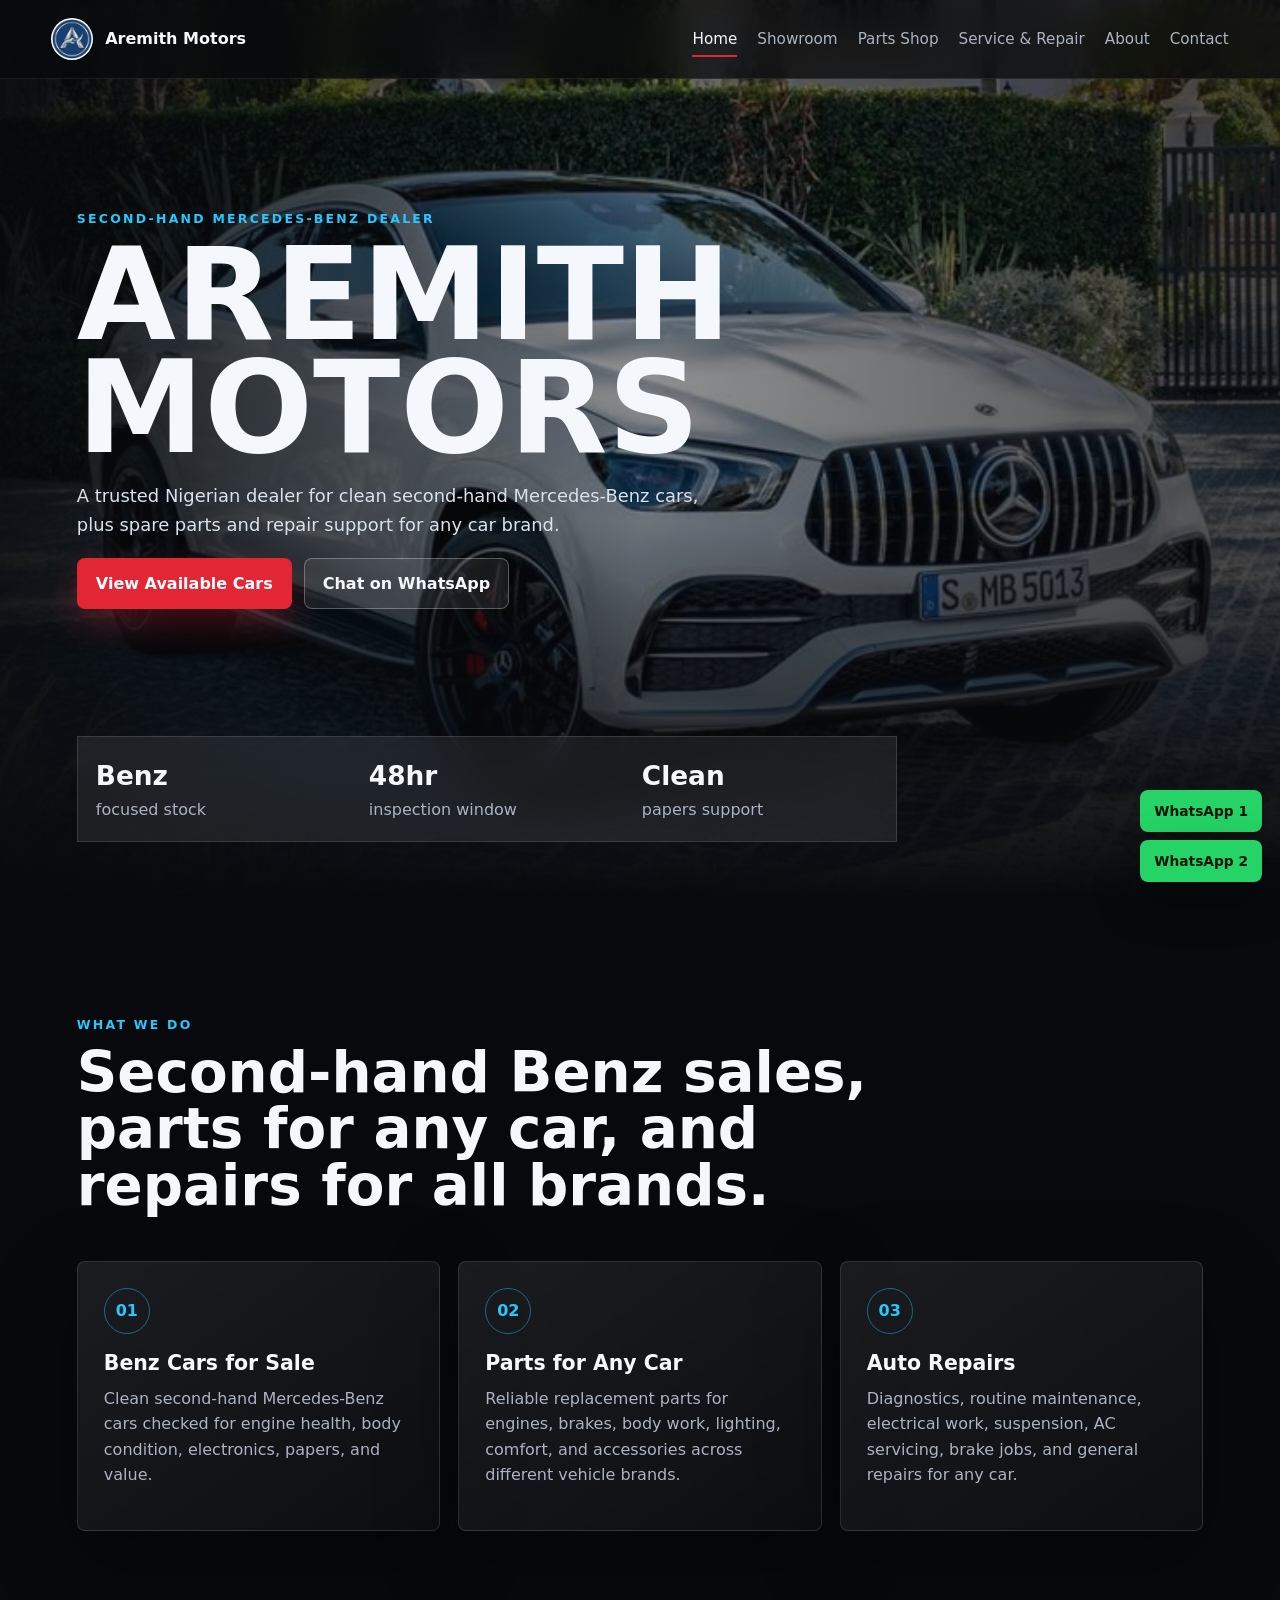
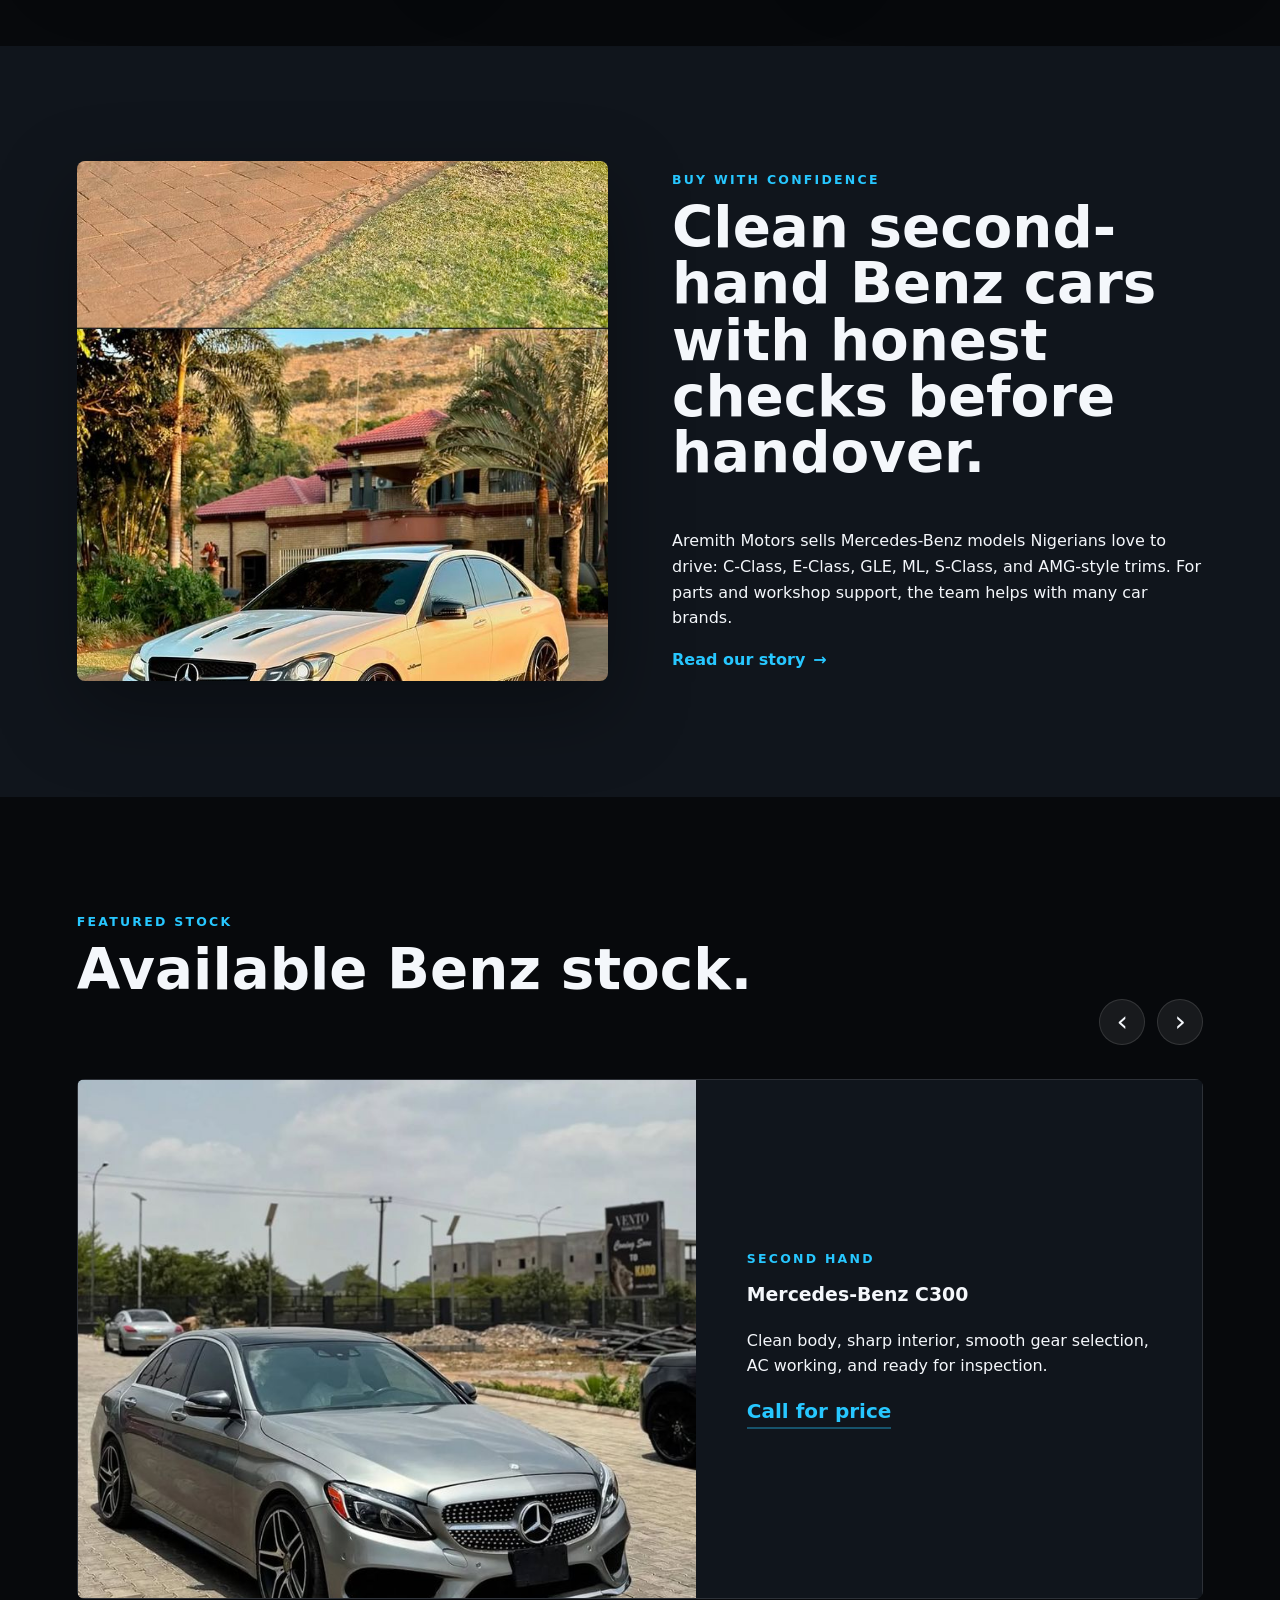
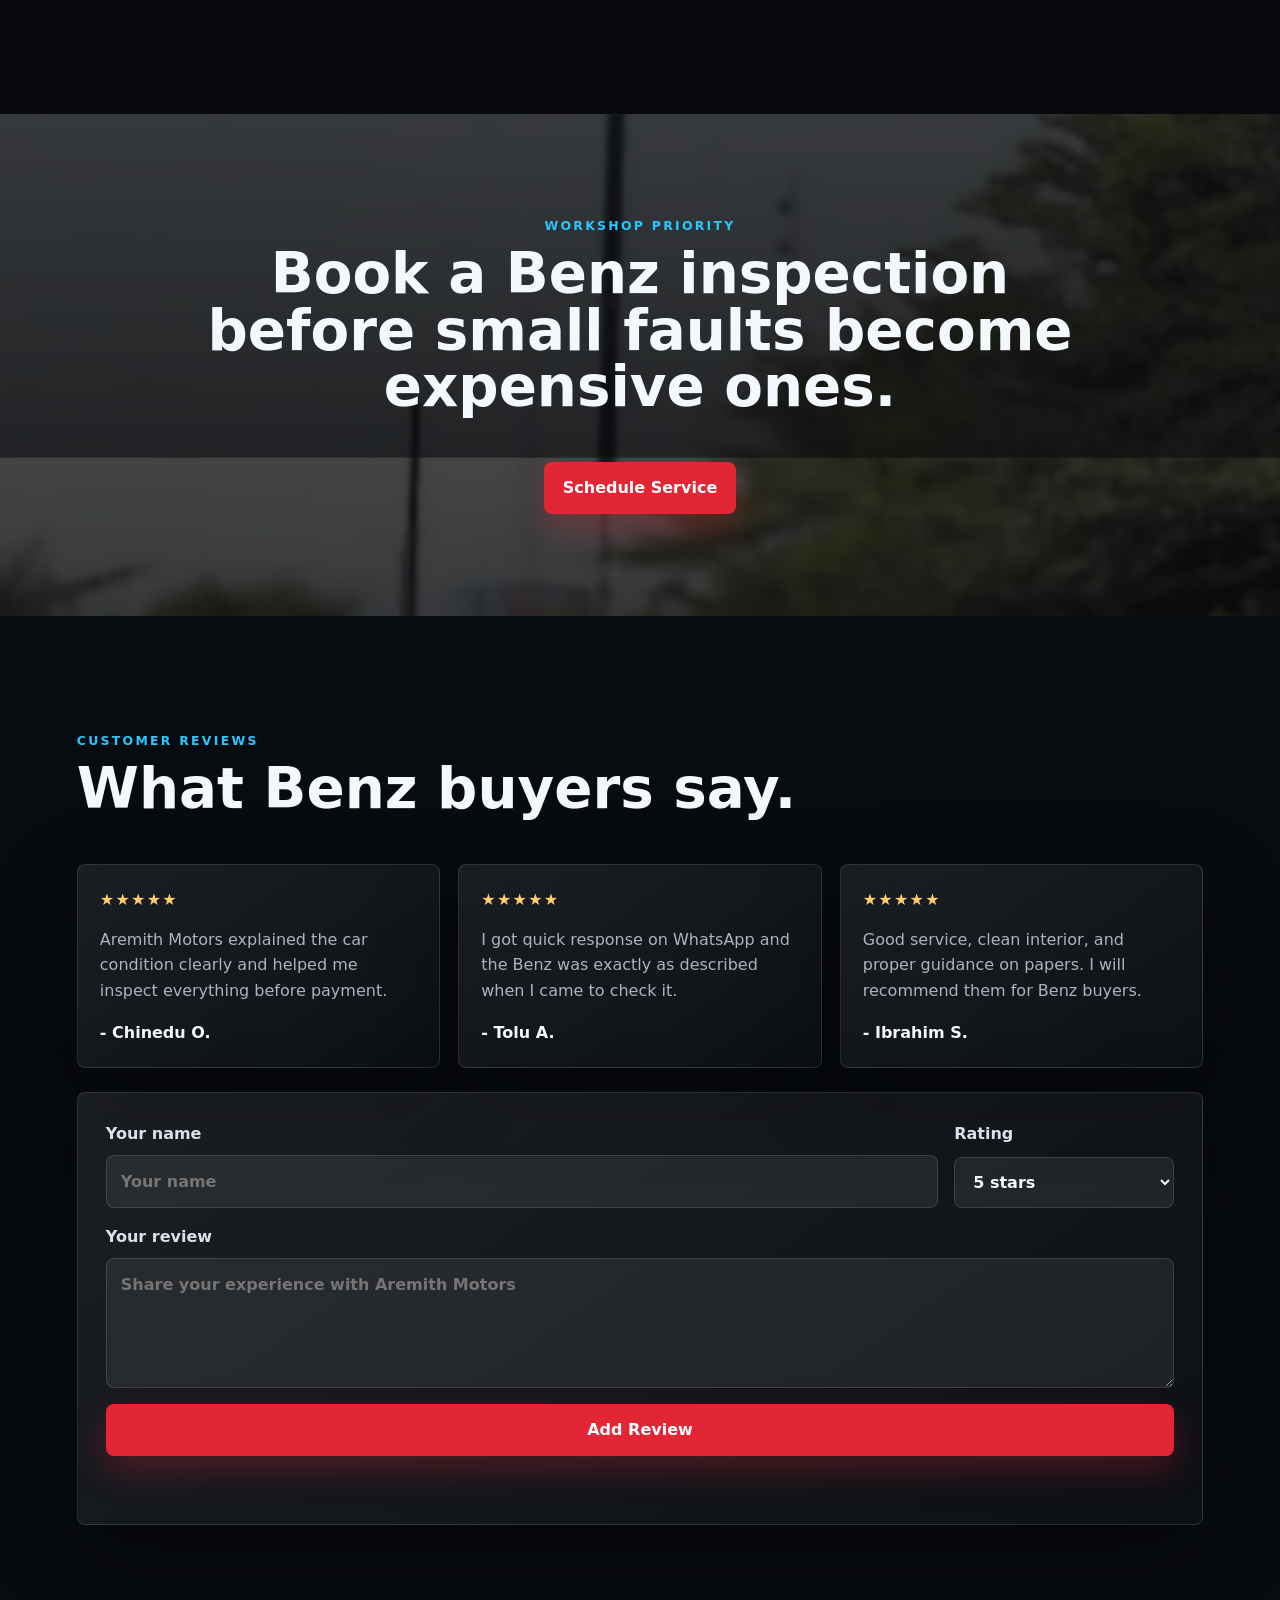
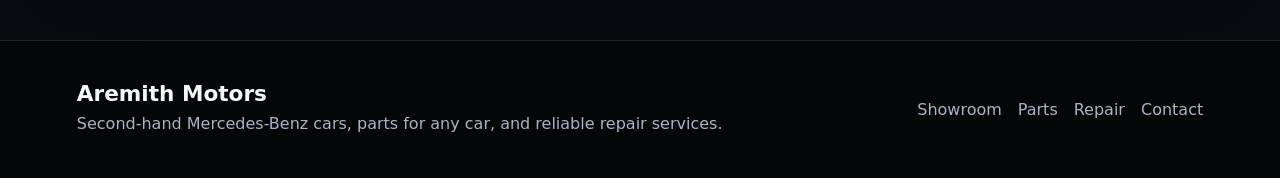
==== index.html @ 5fa7317b "configured decap cms for aremithmotors" ====
<!DOCTYPE html>
<html lang="en">
<head>
  <meta charset="UTF-8">
  <meta name="viewport" content="width=device-width, initial-scale=1.0">
  <title>Aremith Motors | Second-Hand Mercedes-Benz Cars</title>
  <meta name="description" content="Aremith Motors sells clean second-hand Mercedes-Benz cars, supplies parts for any car, and offers reliable workshop service for all brands.">
  <link rel="icon" type="image/png" href="images/favicon.png">
  <link rel="apple-touch-icon" href="images/aremith-logo.png">
  <link rel="stylesheet" href="styles.css">
  <script src="https://identity.netlify.com/v1/netlify-identity-widget.js"></script>
</head>
<body>
  <header class="site-header">
    <a class="brand" href="index.html" aria-label="Aremith Motors home">
      <span class="brand-mark"><img src="images/aremith-logo.png" alt=""></span>
      <span>Aremith Motors</span>
    </a>
    <button class="nav-toggle" type="button" aria-label="Open menu" aria-expanded="false">Menu</button>
    <nav class="site-nav" aria-label="Primary navigation">
      <a href="index.html" aria-current="page">Home</a>
      <a href="showroom.html">Showroom</a>
      <a href="parts.html">Parts Shop</a>
      <a href="service.html">Service & Repair</a>
      <a href="about.html">About</a>
      <a href="contact.html">Contact</a>
    </nav>
  </header>

  <main>
    <section class="hero home-hero parallax" data-speed="0.25">
      <div class="hero-overlay"></div>
      <div class="hero-content reveal">
        <p class="eyebrow">Second-hand Mercedes-Benz dealer</p>
        <h1>Aremith Motors</h1>
        <p class="hero-copy">A trusted Nigerian dealer for clean second-hand Mercedes-Benz cars, plus spare parts and repair support for any car brand.</p>
        <div class="hero-actions">
          <a class="btn primary" href="showroom.html">View Available Cars</a>
          <a class="btn ghost" href="https://wa.me/2348062161448?text=Hello%20Aremith%20Motors%2C%20I%20want%20to%20make%20an%20enquiry%20about%20a%20Mercedes-Benz" target="_blank" rel="noopener">Chat on WhatsApp</a>
        </div>
      </div>
      <div class="hero-stats reveal">
        <span><strong>Benz</strong> focused stock</span>
        <span><strong>48hr</strong> inspection window</span>
        <span><strong>Clean</strong> papers support</span>
      </div>
    </section>

    <section class="service-links section-pad">
      <div class="section-heading reveal">
        <p class="eyebrow">What we do</p>
        <h2>Second-hand Benz sales, parts for any car, and repairs for all brands.</h2>
      </div>
      <div class="feature-grid">
        <a class="feature-card reveal" href="showroom.html">
          <span class="icon">01</span>
          <h3>Benz Cars for Sale</h3>
          <p>Clean second-hand Mercedes-Benz cars checked for engine health, body condition, electronics, papers, and value.</p>
        </a>
        <a class="feature-card reveal" href="parts.html">
          <span class="icon">02</span>
          <h3>Parts for Any Car</h3>
          <p>Reliable replacement parts for engines, brakes, body work, lighting, comfort, and accessories across different vehicle brands.</p>
        </a>
        <a class="feature-card reveal" href="service.html">
          <span class="icon">03</span>
          <h3>Auto Repairs</h3>
          <p>Diagnostics, routine maintenance, electrical work, suspension, AC servicing, brake jobs, and general repairs for any car.</p>
        </a>
      </div>
    </section>

    <section class="split-band">
      <div class="split-image parallax" data-speed="0.18"></div>
      <div class="split-content reveal">
        <p class="eyebrow">Buy with confidence</p>
        <h2>Clean second-hand Benz cars with honest checks before handover.</h2>
        <p>Aremith Motors sells Mercedes-Benz models Nigerians love to drive: C-Class, E-Class, GLE, ML, S-Class, and AMG-style trims. For parts and workshop support, the team helps with many car brands.</p>
        <a class="text-link" href="about.html">Read our story</a>
      </div>
    </section>

    <section class="section-pad">
      <div class="carousel-head reveal">
        <div>
          <p class="eyebrow">Featured stock</p>
          <h2>Available Benz stock.</h2>
        </div>
        <div class="carousel-controls">
          <button class="circle-btn" type="button" data-carousel-prev aria-label="Previous car">&lsaquo;</button>
          <button class="circle-btn" type="button" data-carousel-next aria-label="Next car">&rsaquo;</button>
        </div>
      </div>
      <div class="carousel reveal" data-carousel>
        <article class="vehicle-slide is-active">
          <img class="crop-sedan-front" src="images/8426b41bbfeabfc52cee474bf597d4f8.jpg" alt="Silver Mercedes-Benz C-Class second-hand car">
          <div>
            <p class="eyebrow">Second hand</p>
            <h3>Mercedes-Benz C300</h3>
            <p>Clean body, sharp interior, smooth gear selection, AC working, and ready for inspection.</p>
            <a class="price call-link" href="tel:08062161448">Call for price</a>
          </div>
        </article>
        <article class="vehicle-slide">
          <img class="crop-sedan-low" src="images/70b30702db527db2920804d96387f806.jpg" alt="White Mercedes-Benz AMG sedan second-hand car">
          <div>
            <p class="eyebrow">Fresh arrival</p>
            <h3>Mercedes-Benz C-Class AMG Line</h3>
            <p>Sporty look, neat cabin, inspected electronics, strong engine sound, and clean documents.</p>
            <a class="price call-link" href="tel:08062161448">Call for price</a>
          </div>
        </article>
        <article class="vehicle-slide">
          <img class="crop-suv" src="images/22fb7858f90a79c917a4a2efae786ce1.jpg" alt="White Mercedes-Benz GLE second-hand SUV">
          <div>
            <p class="eyebrow">Second hand SUV</p>
            <h3>Mercedes-Benz GLE Coupe</h3>
            <p>Premium SUV stance, comfortable cabin, strong suspension, and verified ownership papers.</p>
            <a class="price call-link" href="tel:08062161448">Call for price</a>
          </div>
        </article>
      </div>
    </section>

    <section class="cta-band parallax" data-speed="0.12">
      <div class="reveal">
        <p class="eyebrow">Workshop priority</p>
        <h2>Book a Benz inspection before small faults become expensive ones.</h2>
        <a class="btn primary" href="service.html#booking">Schedule Service</a>
      </div>
    </section>

    <section class="section-pad reviews-section">
      <div class="section-heading reveal">
        <p class="eyebrow">Customer reviews</p>
        <h2>What Benz buyers say.</h2>
      </div>
      <div class="reviews-grid" data-review-list>
        <article class="review-card reveal">
          <span class="stars">★★★★★</span>
          <p>Aremith Motors explained the car condition clearly and helped me inspect everything before payment.</p>
          <strong>- Chinedu O.</strong>
        </article>
        <article class="review-card reveal">
          <span class="stars">★★★★★</span>
          <p>I got quick response on WhatsApp and the Benz was exactly as described when I came to check it.</p>
          <strong>- Tolu A.</strong>
        </article>
        <article class="review-card reveal">
          <span class="stars">★★★★★</span>
          <p>Good service, clean interior, and proper guidance on papers. I will recommend them for Benz buyers.</p>
          <strong>- Ibrahim S.</strong>
        </article>
      </div>
      <form class="review-form reveal" data-review-form>
        <label>Your name<input type="text" name="reviewer" placeholder="Your name" required></label>
        <label>Rating
          <select name="rating" required>
            <option value="5">5 stars</option>
            <option value="4">4 stars</option>
            <option value="3">3 stars</option>
          </select>
        </label>
        <label class="full">Your review<textarea name="review" rows="4" placeholder="Share your experience with Aremith Motors" required></textarea></label>
        <button class="btn primary" type="submit">Add Review</button>
        <p class="form-status" aria-live="polite"></p>
      </form>
    </section>
  </main>

  <footer class="site-footer">
    <div>
      <h2>Aremith Motors</h2>
      <p>Second-hand Mercedes-Benz cars, parts for any car, and reliable repair services.</p>
    </div>
    <div class="footer-links">
      <a href="showroom.html">Showroom</a>
      <a href="parts.html">Parts</a>
      <a href="service.html">Repair</a>
      <a href="contact.html">Contact</a>
    </div>
  </footer>

  <div class="whatsapp-float" aria-label="WhatsApp contact links">
    <a href="https://wa.me/2348062161448?text=Hello%20Aremith%20Motors%2C%20I%20want%20to%20make%20an%20enquiry" target="_blank" rel="noopener">WhatsApp 1</a>
    <a href="https://wa.me/2348118431718?text=Hello%20Aremith%20Motors%2C%20I%20want%20to%20make%20an%20enquiry" target="_blank" rel="noopener">WhatsApp 2</a>
  </div>
  
  <script src="main.js"></script>
  <script>
  if (window.netlifyIdentity) {
    window.netlifyIdentity.on("init", user => {
      if (!user) {
        window.netlifyIdentity.on("login", () => {
          document.location.href = "/admin/";
        });
      }
    });
  }
</script>
</body>
</html>
---- styles.css ----
:root {
  --bg: #07090c;
  --panel: #10151c;
  --panel-2: #151b24;
  --text: #f4f7fb;
  --muted: #aab4c2;
  --line: rgba(255, 255, 255, 0.12);
  --red: #e32636;
  --blue: #27c7ff;
  --silver: #d9e2ec;
  --shadow: 0 28px 80px rgba(0, 0, 0, 0.35);
  --radius: 8px;
}

* {
  box-sizing: border-box;
}

html {
  scroll-behavior: smooth;
}

body {
  margin: 0;
  background: var(--bg);
  color: var(--text);
  font-family: Inter, ui-sans-serif, system-ui, -apple-system, BlinkMacSystemFont, "Segoe UI", sans-serif;
  line-height: 1.6;
  overflow-x: hidden;
}

body.nav-open {
  overflow: hidden;
}

img {
  display: block;
  width: 100%;
}

a {
  color: inherit;
  text-decoration: none;
}

button,
input,
select,
textarea {
  font: inherit;
}

.site-header {
  position: fixed;
  top: 0;
  left: 0;
  right: 0;
  z-index: 20;
  display: flex;
  align-items: center;
  justify-content: space-between;
  gap: 24px;
  padding: 18px clamp(18px, 4vw, 58px);
  border-bottom: 1px solid rgba(255, 255, 255, 0.08);
  background: rgba(7, 9, 12, 0.72);
  backdrop-filter: blur(18px);
  transition: padding 220ms ease, background 220ms ease;
}

.site-header.scrolled {
  padding-block: 12px;
  background: rgba(7, 9, 12, 0.94);
}

.brand {
  display: inline-flex;
  align-items: center;
  gap: 12px;
  font-weight: 800;
  letter-spacing: 0;
  white-space: nowrap;
}

.brand-mark {
  display: grid;
  width: 42px;
  height: 42px;
  place-items: center;
  overflow: hidden;
  border: 1px solid rgba(255, 255, 255, 0.2);
  background: white;
  border-radius: 50%;
  flex: 0 0 auto;
}

.brand-mark img {
  width: 100%;
  height: 100%;
  object-fit: cover;
}

.site-nav {
  display: flex;
  align-items: center;
  gap: 20px;
  color: var(--muted);
  font-size: 0.95rem;
}

.site-nav a {
  position: relative;
  padding-block: 6px;
}

.site-nav a::after {
  position: absolute;
  left: 0;
  bottom: 0;
  width: 100%;
  height: 2px;
  content: "";
  background: var(--red);
  transform: scaleX(0);
  transform-origin: right;
  transition: transform 180ms ease;
}

.site-nav a:hover,
.site-nav a[aria-current="page"] {
  color: var(--text);
}

.site-nav a:hover::after,
.site-nav a[aria-current="page"]::after {
  transform: scaleX(1);
  transform-origin: left;
}

.nav-toggle {
  display: none;
  border: 1px solid var(--line);
  color: var(--text);
  background: rgba(255, 255, 255, 0.08);
  border-radius: var(--radius);
  padding: 9px 12px;
}

.hero,
.page-hero {
  position: relative;
  display: grid;
  min-height: 100vh;
  align-items: end;
  overflow: hidden;
  padding: 140px clamp(20px, 6vw, 84px) 58px;
  background-position: center;
  background-size: cover;
}

.page-hero {
  min-height: 68vh;
}

.home-hero {
  --bg-x: 70%;
  background-image: url("images/22fb7858f90a79c917a4a2efae786ce1.jpg");
  background-position: 70% center;
}

.showroom-hero {
  --bg-x: 68%;
  background-image: url("images/70b30702db527db2920804d96387f806.jpg");
  background-position: 68% center;
}

.parts-hero {
  --bg-x: 50%;
  background-image: url("images/33976848b682f044ff021c897b3f61ff.jpg");
  background-position: 50% center;
}

.service-hero {
  --bg-x: 50%;
  background-image: url("images/cd3b3a4246cdc7336f5d79a8961e02f3.jpg");
  background-position: 50% center;
}

.about-hero {
  --bg-x: 63%;
  background-image: url("images/709995ad6a7781acd19f8a7ff990004b.jpg");
  background-position: 63% center;
}

.contact-hero {
  --bg-x: 65%;
  background-image: url("images/9c9a438d05ef48ad2d1efb5d2ad7f495.jpg");
  background-position: 65% center;
}

.hero-overlay {
  position: absolute;
  inset: 0;
  background:
    linear-gradient(90deg, rgba(7, 9, 12, 0.92), rgba(7, 9, 12, 0.45), rgba(7, 9, 12, 0.72)),
    linear-gradient(0deg, var(--bg), transparent 42%);
}

.hero-content {
  position: relative;
  z-index: 1;
  max-width: 760px;
}

.eyebrow {
  margin: 0 0 10px;
  color: var(--blue);
  font-size: 0.78rem;
  font-weight: 800;
  letter-spacing: 0.18em;
  text-transform: uppercase;
}

h1,
h2,
h3,
p {
  margin-top: 0;
}

h1 {
  margin-bottom: 18px;
  font-size: clamp(3.5rem, 10vw, 8.5rem);
  line-height: 0.88;
  letter-spacing: 0;
  text-transform: uppercase;
}

h2 {
  font-size: clamp(2rem, 4.4vw, 4.2rem);
  line-height: 1;
  letter-spacing: 0;
}

h3 {
  font-size: 1.18rem;
}

.hero-copy {
  max-width: 640px;
  color: var(--silver);
  font-size: clamp(1rem, 1.4vw, 1.2rem);
}

.hero-actions,
.carousel-controls {
  display: flex;
  flex-wrap: wrap;
  gap: 12px;
}

.btn {
  display: inline-flex;
  min-height: 46px;
  align-items: center;
  justify-content: center;
  border: 1px solid transparent;
  border-radius: var(--radius);
  padding: 12px 18px;
  font-weight: 800;
  transition: transform 180ms ease, border-color 180ms ease, background 180ms ease;
}

.btn:hover,
.feature-card:hover,
.vehicle-card:hover,
.part-category:hover,
.price-card:hover {
  transform: translateY(-3px);
}

.btn.primary {
  background: var(--red);
  color: white;
  box-shadow: 0 14px 34px rgba(227, 38, 54, 0.28);
}

.btn.ghost {
  border-color: rgba(255, 255, 255, 0.28);
  background: rgba(255, 255, 255, 0.08);
}

.hero-stats {
  position: relative;
  z-index: 1;
  display: grid;
  grid-template-columns: repeat(3, minmax(0, 1fr));
  gap: 1px;
  max-width: 820px;
  margin-top: 58px;
  border: 1px solid var(--line);
  background: rgba(255, 255, 255, 0.08);
  backdrop-filter: blur(16px);
}

.hero-stats span {
  padding: 18px;
  color: var(--muted);
}

.hero-stats strong {
  display: block;
  color: var(--text);
  font-size: 1.65rem;
}

.section-pad {
  padding: clamp(72px, 9vw, 120px) clamp(20px, 6vw, 84px);
}

.section-heading,
.carousel-head {
  display: flex;
  align-items: end;
  justify-content: space-between;
  gap: 24px;
  margin-bottom: 34px;
}

.section-heading {
  display: block;
  max-width: 820px;
}

.feature-grid,
.vehicle-grid,
.shop-grid,
.pricing-grid {
  display: grid;
  grid-template-columns: repeat(3, minmax(0, 1fr));
  gap: 18px;
}

.feature-grid.dense {
  grid-template-columns: repeat(4, minmax(0, 1fr));
}

.feature-card,
.vehicle-card,
.part-category,
.price-card,
.contact-card,
.review-card,
.form-panel,
.review-form,
.values-stack article {
  border: 1px solid var(--line);
  background: linear-gradient(145deg, rgba(255, 255, 255, 0.08), rgba(255, 255, 255, 0.025));
  border-radius: var(--radius);
  box-shadow: var(--shadow);
}

.feature-card {
  min-height: 260px;
  padding: 26px;
  transition: transform 180ms ease, border-color 180ms ease;
}

.feature-card h3,
.vehicle-card h2,
.part-category h2,
.price-card h2,
.values-stack h3,
.contact-card h2,
.contact-card h3 {
  margin-bottom: 10px;
  font-size: clamp(1.05rem, 1.6vw, 1.35rem);
  line-height: 1.16;
  text-transform: none;
}

.part-category h2,
.vehicle-card h2 {
  overflow-wrap: anywhere;
}

.feature-card:hover {
  border-color: rgba(39, 199, 255, 0.48);
}

.icon,
.tag {
  display: inline-flex;
  align-items: center;
  justify-content: center;
  margin-bottom: 18px;
  color: var(--blue);
  font-weight: 900;
}

.icon {
  width: 46px;
  height: 46px;
  border: 1px solid rgba(39, 199, 255, 0.45);
  border-radius: 50%;
}

.feature-card p,
.part-category p,
.vehicle-card p,
.price-card p,
.story-copy p,
.contact-card p,
.review-card p,
.values-stack p {
  color: var(--muted);
}

.split-band,
.story-section,
.contact-layout,
.booking-wrap {
  display: grid;
  grid-template-columns: 1fr 1fr;
  gap: clamp(24px, 5vw, 64px);
  align-items: center;
}

.split-band {
  padding: clamp(72px, 9vw, 120px) clamp(20px, 6vw, 84px);
  background: var(--panel);
}

.split-image {
  --bg-x: 58%;
  min-height: 520px;
  border-radius: var(--radius);
  background-image: url("images/78d6337e3934297d4464340435a1ac88.jpg");
  background-position: 58% center;
  background-size: cover;
  box-shadow: var(--shadow);
}

.split-content {
  max-width: 620px;
}

.text-link {
  display: inline-flex;
  align-items: center;
  color: var(--blue);
  font-weight: 800;
}

.text-link::after {
  content: "→";
  margin-left: 8px;
}

.circle-btn {
  width: 46px;
  height: 46px;
  border: 1px solid var(--line);
  border-radius: 50%;
  background: rgba(255, 255, 255, 0.07);
  color: var(--text);
  font-size: 1.8rem;
  line-height: 1;
  cursor: pointer;
}

.carousel {
  position: relative;
  min-height: 520px;
  overflow: hidden;
  border-radius: var(--radius);
  background: var(--panel);
}

.vehicle-slide {
  position: absolute;
  inset: 0;
  display: grid;
  grid-template-columns: minmax(0, 1fr) minmax(360px, 0.82fr);
  gap: 0;
  border: 1px solid var(--line);
  background: var(--panel);
  opacity: 0;
  transform: translateX(30px);
  transition: opacity 420ms ease, transform 420ms ease;
  pointer-events: none;
}

.vehicle-slide.is-active {
  opacity: 1;
  transform: translateX(0);
  pointer-events: auto;
}

.vehicle-slide img {
  height: 100%;
  min-height: 0;
  object-fit: cover;
  object-position: center center;
}

.crop-sedan-front {
  object-position: center 56%;
}

.crop-sedan-low {
  object-position: center 88%;
}

.crop-sedan-rear {
  object-position: center 70%;
}

.crop-suv {
  object-position: center 64%;
}

.crop-parts {
  object-position: center 48%;
}

.crop-interior {
  object-position: center 56%;
}

.crop-exterior {
  object-position: center 64%;
}

.vehicle-slide div {
  display: flex;
  min-width: 0;
  min-height: 100%;
  flex-direction: column;
  justify-content: center;
  padding: clamp(24px, 4vw, 54px);
}

.price {
  color: var(--text);
  font-size: 1.5rem;
  font-weight: 900;
}

.cta-band {
  --bg-x: 64%;
  position: relative;
  min-height: 420px;
  display: grid;
  place-items: center;
  padding: clamp(64px, 8vw, 110px) clamp(20px, 6vw, 84px);
  overflow: hidden;
  text-align: center;
  background-image:
    linear-gradient(rgba(7, 9, 12, 0.72), rgba(7, 9, 12, 0.88)),
    url("images/ab49b9f685aac24da1c347c0605997fe.jpg");
  background-position: center;
  background-size: cover;
}

.cta-band.compact {
  min-height: 360px;
}

.cta-band div {
  max-width: 880px;
}

.filter-panel {
  display: grid;
  grid-template-columns: repeat(3, minmax(0, 1fr));
  gap: 14px;
  margin-bottom: 24px;
  padding: 18px;
  border: 1px solid var(--line);
  background: var(--panel);
  border-radius: var(--radius);
}

label {
  display: grid;
  gap: 8px;
  color: var(--silver);
  font-weight: 700;
}

input,
select,
textarea {
  width: 100%;
  border: 1px solid var(--line);
  border-radius: var(--radius);
  padding: 13px 14px;
  background: rgba(255, 255, 255, 0.07);
  color: var(--text);
  outline: none;
}

select option {
  color: #111;
}

input:focus,
select:focus,
textarea:focus {
  border-color: var(--blue);
}

.vehicle-grid {
  grid-template-columns: repeat(3, minmax(0, 1fr));
}

.vehicle-card,
.part-category,
.price-card {
  overflow: hidden;
  transition: transform 180ms ease, border-color 180ms ease;
}

.vehicle-card img,
.part-category img {
  height: 230px;
  object-fit: cover;
}

.vehicle-card div,
.part-category,
.price-card {
  padding: 22px;
}

.vehicle-card strong,
.vehicle-price,
.call-link,
.price-card strong {
  color: var(--blue);
  font-size: 1.25rem;
  font-weight: 900;
}

.vehicle-price,
.call-link {
  display: inline-flex;
  width: fit-content;
  align-items: center;
  border-bottom: 2px solid rgba(39, 199, 255, 0.35);
}

.empty-state {
  display: none;
  padding: 24px;
  color: var(--muted);
  border: 1px solid var(--line);
  border-radius: var(--radius);
  text-align: center;
}

.empty-state.show {
  display: block;
}

.shop-grid {
  grid-template-columns: repeat(4, minmax(0, 1fr));
}

.muted {
  background: var(--panel);
}

.price-card ul {
  padding-left: 20px;
  color: var(--muted);
}

.price-card.featured {
  border-color: rgba(227, 38, 54, 0.65);
  background: linear-gradient(145deg, rgba(227, 38, 54, 0.18), rgba(255, 255, 255, 0.05));
}

.form-panel {
  display: grid;
  grid-template-columns: repeat(2, minmax(0, 1fr));
  gap: 16px;
  padding: clamp(20px, 3vw, 32px);
}

.form-panel .full,
.form-panel button,
.form-status {
  grid-column: 1 / -1;
}

.form-status {
  min-height: 24px;
  margin: 0;
  color: var(--blue);
  font-weight: 800;
}

.values-stack {
  display: grid;
  gap: 16px;
}

.values-stack article {
  padding: 22px;
}

.values-stack span {
  color: var(--red);
  font-weight: 900;
}

.contact-card {
  padding: 24px;
}

.map-frame {
  overflow: hidden;
  min-height: 300px;
  margin-bottom: 24px;
  border: 1px solid var(--line);
  border-radius: var(--radius);
  background: var(--panel-2);
}

.map-frame iframe {
  width: 100%;
  height: 300px;
  border: 0;
}

.quick-contact {
  display: grid;
  grid-template-columns: 1fr;
  gap: 10px;
  margin: 18px 0;
}

.reviews-section {
  background: #080b10;
}

.reviews-grid {
  display: grid;
  grid-template-columns: repeat(3, minmax(0, 1fr));
  gap: 18px;
  margin-bottom: 24px;
}

.review-card {
  padding: 22px;
}

.stars {
  display: block;
  margin-bottom: 14px;
  color: #ffd166;
  letter-spacing: 0.08em;
}

.review-card strong {
  color: var(--text);
}

.review-form {
  display: grid;
  grid-template-columns: 1fr 220px;
  gap: 16px;
  padding: clamp(18px, 3vw, 28px);
}

.review-form .full,
.review-form button,
.review-form .form-status {
  grid-column: 1 / -1;
}

.whatsapp-float {
  position: fixed;
  right: 18px;
  bottom: 18px;
  z-index: 30;
  display: grid;
  gap: 8px;
}

.whatsapp-float a {
  display: inline-flex;
  min-height: 42px;
  align-items: center;
  justify-content: center;
  border-radius: var(--radius);
  padding: 10px 14px;
  background: #25d366;
  color: #04140a;
  font-size: 0.86rem;
  font-weight: 900;
  box-shadow: 0 18px 44px rgba(0, 0, 0, 0.34);
}

.site-footer {
  display: flex;
  align-items: center;
  justify-content: space-between;
  gap: 24px;
  padding: 42px clamp(20px, 6vw, 84px);
  border-top: 1px solid var(--line);
  background: #050608;
}

.site-footer h2 {
  margin-bottom: 6px;
  font-size: 1.35rem;
}

.site-footer p {
  margin: 0;
  color: var(--muted);
}

.footer-links {
  display: flex;
  flex-wrap: wrap;
  gap: 16px;
  color: var(--muted);
}

.reveal {
  opacity: 0;
  transform: translateY(28px);
  transition: opacity 700ms ease, transform 700ms ease;
}

.reveal.visible {
  opacity: 1;
  transform: translateY(0);
}

@media (max-width: 1060px) {
  .feature-grid,
  .feature-grid.dense,
  .vehicle-grid,
  .shop-grid,
  .reviews-grid,
  .pricing-grid {
    grid-template-columns: repeat(2, minmax(0, 1fr));
  }

  .vehicle-slide {
    grid-template-columns: 1fr;
    grid-template-rows: 300px minmax(0, 1fr);
  }

  .vehicle-slide img {
    height: 300px;
  }

  .carousel {
    min-height: 650px;
  }

  .vehicle-slide div {
    justify-content: flex-start;
    min-height: 0;
  }
}

@media (max-width: 820px) {
  .site-header {
    gap: 12px;
    padding: 10px 12px;
  }

  .brand {
    max-width: calc(100vw - 96px);
    gap: 8px;
    font-size: 0.78rem;
  }

  .brand-mark {
    width: 30px;
    height: 30px;
    flex: 0 0 auto;
  }

  .nav-toggle {
    padding: 7px 10px;
    font-size: 0.72rem;
    font-weight: 800;
  }

  .nav-toggle {
    display: inline-flex;
  }

  .site-nav {
    position: fixed;
    inset: 58px 12px auto 12px;
    display: grid;
    gap: 0;
    padding: 12px;
    border: 1px solid var(--line);
    background: rgba(7, 9, 12, 0.98);
    border-radius: var(--radius);
    box-shadow: var(--shadow);
    transform: translateY(-16px);
    opacity: 0;
    pointer-events: none;
    transition: opacity 180ms ease, transform 180ms ease;
  }

  .site-nav.open {
    opacity: 1;
    transform: translateY(0);
    pointer-events: auto;
  }

  .site-nav a {
    padding: 12px;
  }

  h1 {
    font-size: clamp(2.65rem, 14vw, 4.25rem);
    line-height: 0.94;
  }

  h2 {
    font-size: clamp(1.8rem, 8vw, 3rem);
  }

  .eyebrow {
    font-size: 0.68rem;
    letter-spacing: 0.13em;
  }

  .hero,
  .page-hero {
    min-height: auto;
    padding-top: 92px;
    padding-bottom: 42px;
  }

  .hero {
    min-height: 92vh;
  }

  .home-hero,
  .showroom-hero,
  .about-hero,
  .contact-hero {
    --bg-x: center;
    background-position-x: center;
  }

  .hero-stats,
  .filter-panel,
  .split-band,
  .story-section,
  .contact-layout,
  .booking-wrap,
  .form-panel,
  .review-form {
    grid-template-columns: 1fr;
  }

  .section-heading,
  .carousel-head,
  .site-footer {
    align-items: flex-start;
    flex-direction: column;
  }

  .split-image {
    min-height: 340px;
  }

  .section-pad,
  .split-band {
    padding: 56px 18px;
  }

  .carousel-controls {
    width: 100%;
  }

  .circle-btn {
    width: 44px;
    height: 44px;
  }
}

@media (max-width: 620px) {
  body {
    font-size: 0.95rem;
  }

  .site-header.scrolled {
    padding-block: 8px;
  }

  .page-hero {
    min-height: 58vh;
  }

  .hero {
    min-height: 88vh;
  }

  .hero-content {
    max-width: 100%;
  }

  .hero-copy {
    font-size: 0.95rem;
    line-height: 1.55;
  }

  .hero-stats {
    margin-top: 34px;
  }

  .hero-stats span {
    padding: 14px;
  }

  .hero-stats strong {
    font-size: 1.2rem;
  }

  .feature-grid,
  .feature-grid.dense,
  .vehicle-grid,
  .shop-grid,
  .reviews-grid,
  .pricing-grid {
    grid-template-columns: 1fr;
  }

  .hero-actions,
  .btn {
    width: 100%;
  }

  .carousel {
    min-height: 610px;
    overflow: hidden;
  }

  .vehicle-slide {
    grid-template-rows: 260px minmax(0, 1fr);
  }

  .vehicle-slide img {
    height: 260px;
  }

  .vehicle-slide div {
    padding: 22px;
  }

  .vehicle-slide h3 {
    margin-bottom: 8px;
    font-size: 1.05rem;
  }

  .vehicle-slide p {
    margin-bottom: 10px;
  }

  .price {
    font-size: 1.2rem;
  }

  .vehicle-card img,
  .part-category img {
    height: 240px;
  }

  .feature-card,
  .vehicle-card div,
  .part-category,
  .price-card,
  .contact-card,
  .values-stack article {
    padding: 18px;
  }

  .feature-card h3,
  .vehicle-card h2,
  .part-category h2,
  .price-card h2,
  .contact-card h2 {
    font-size: 1.15rem;
    line-height: 1.18;
  }

  .tag,
  .icon {
    margin-bottom: 12px;
  }

  .filter-panel,
  .form-panel,
  .review-form {
    padding: 14px;
  }

  .map-frame,
  .map-frame iframe {
    min-height: 250px;
    height: 250px;
  }

  .whatsapp-float {
    right: 12px;
    bottom: 12px;
    left: 12px;
    grid-template-columns: repeat(2, minmax(0, 1fr));
  }

  .whatsapp-float a {
    min-height: 40px;
    padding: 9px 10px;
    font-size: 0.72rem;
  }

  .crop-sedan-front,
  .crop-sedan-low,
  .crop-sedan-rear,
  .crop-suv,
  .crop-exterior {
    object-position: center 76%;
  }

  .crop-interior,
  .crop-parts {
    object-position: center 52%;
  }
}
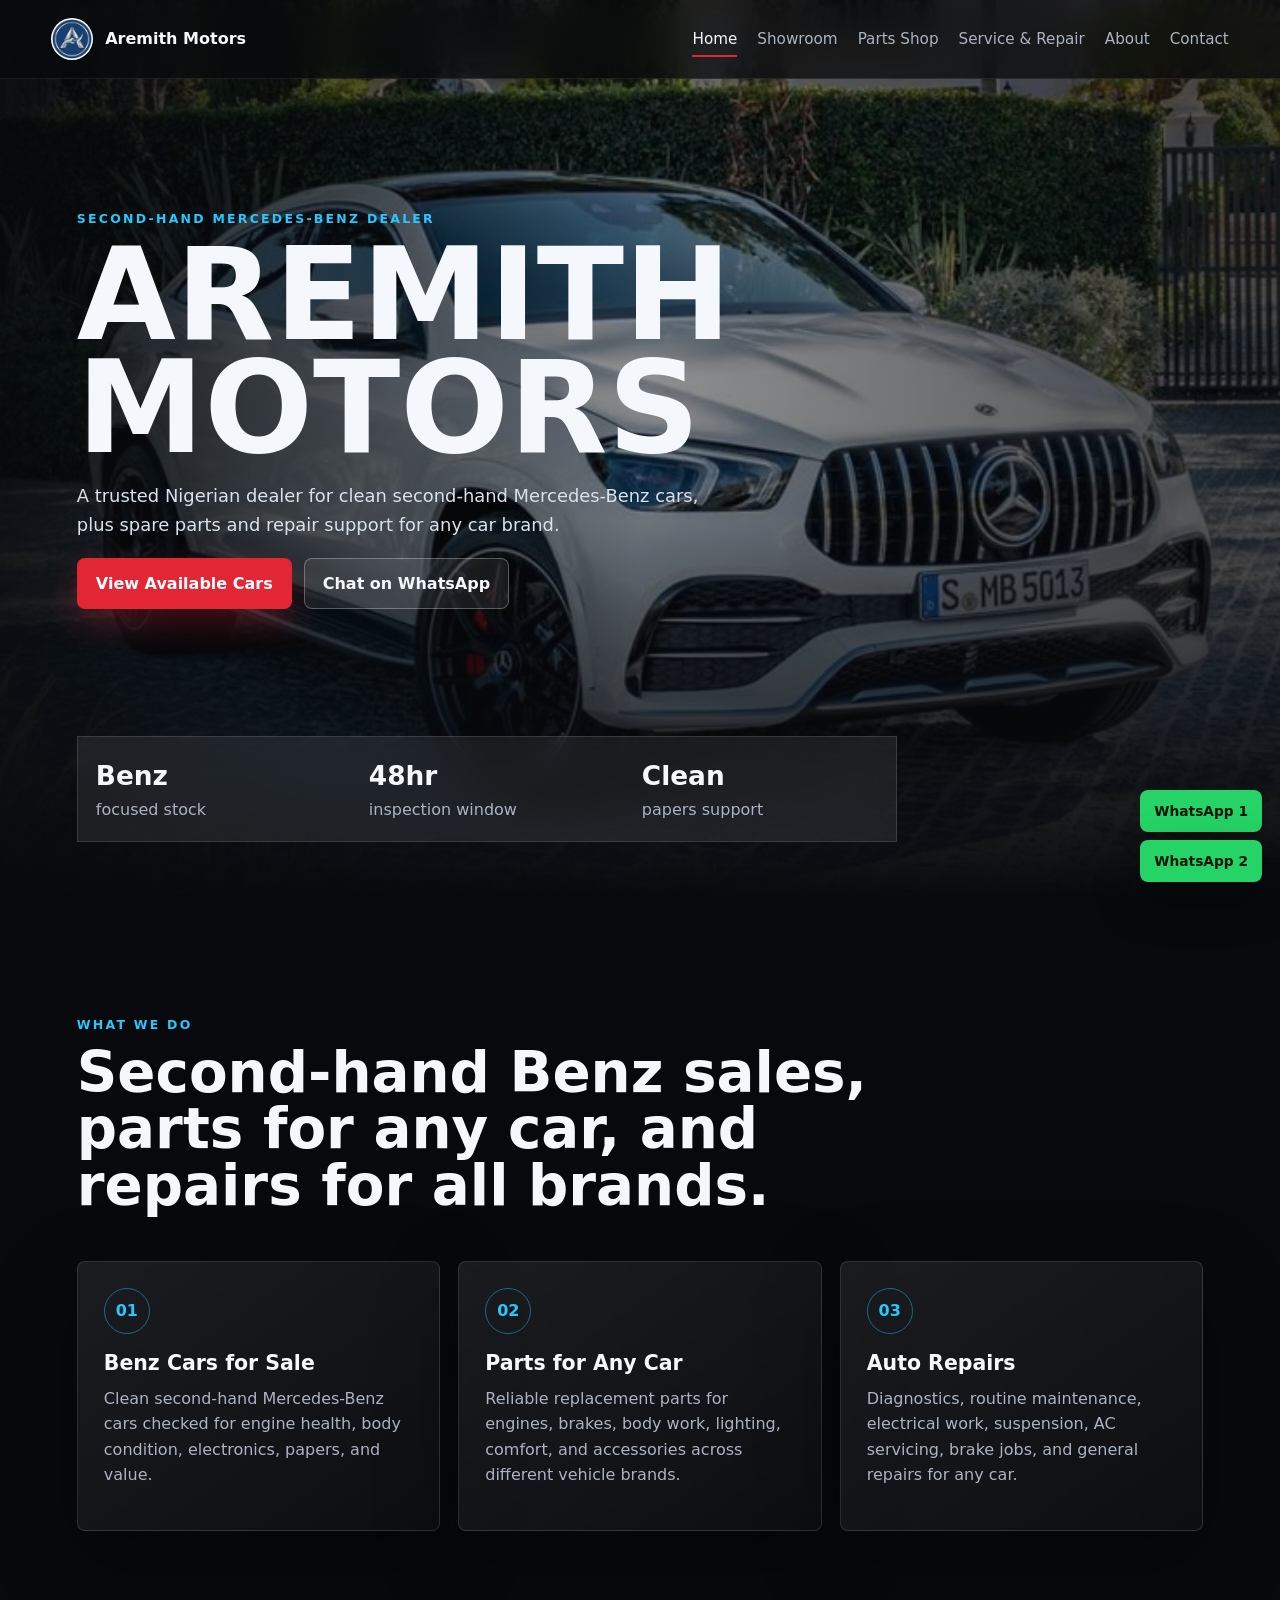
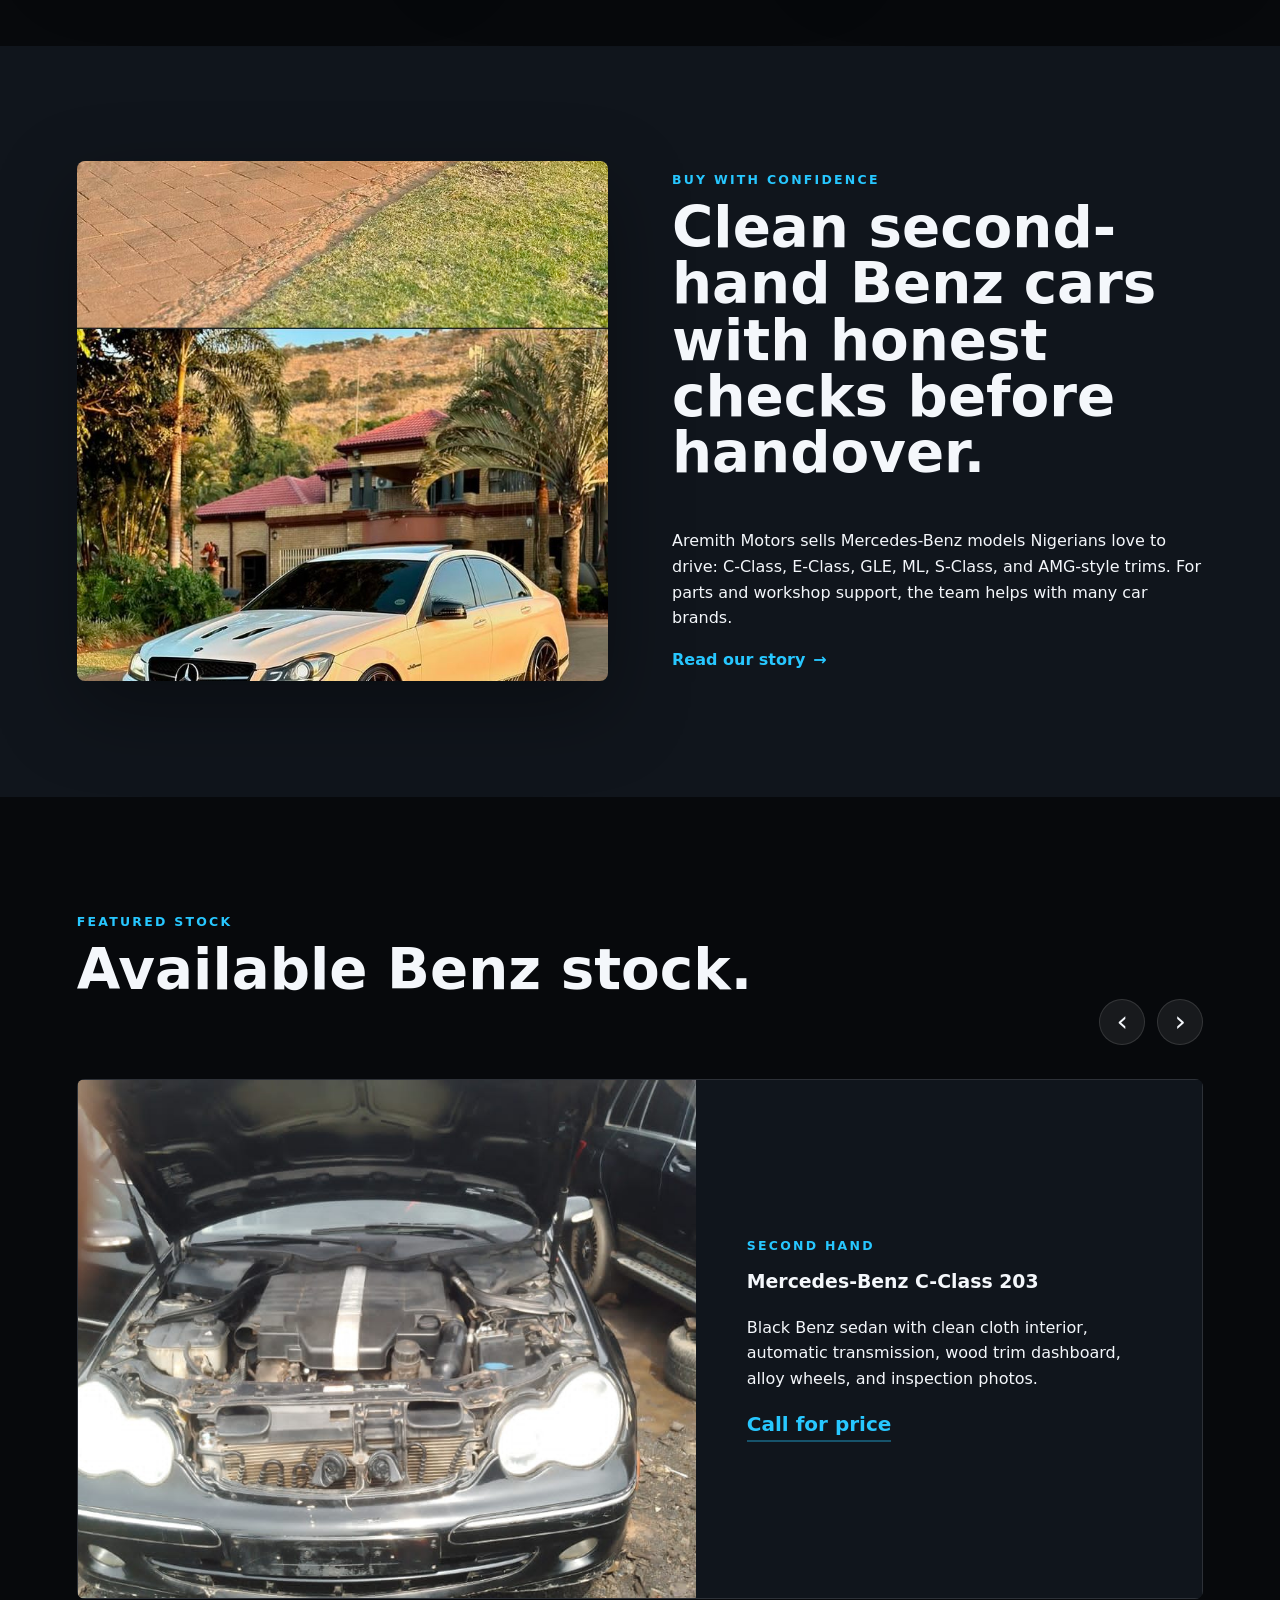
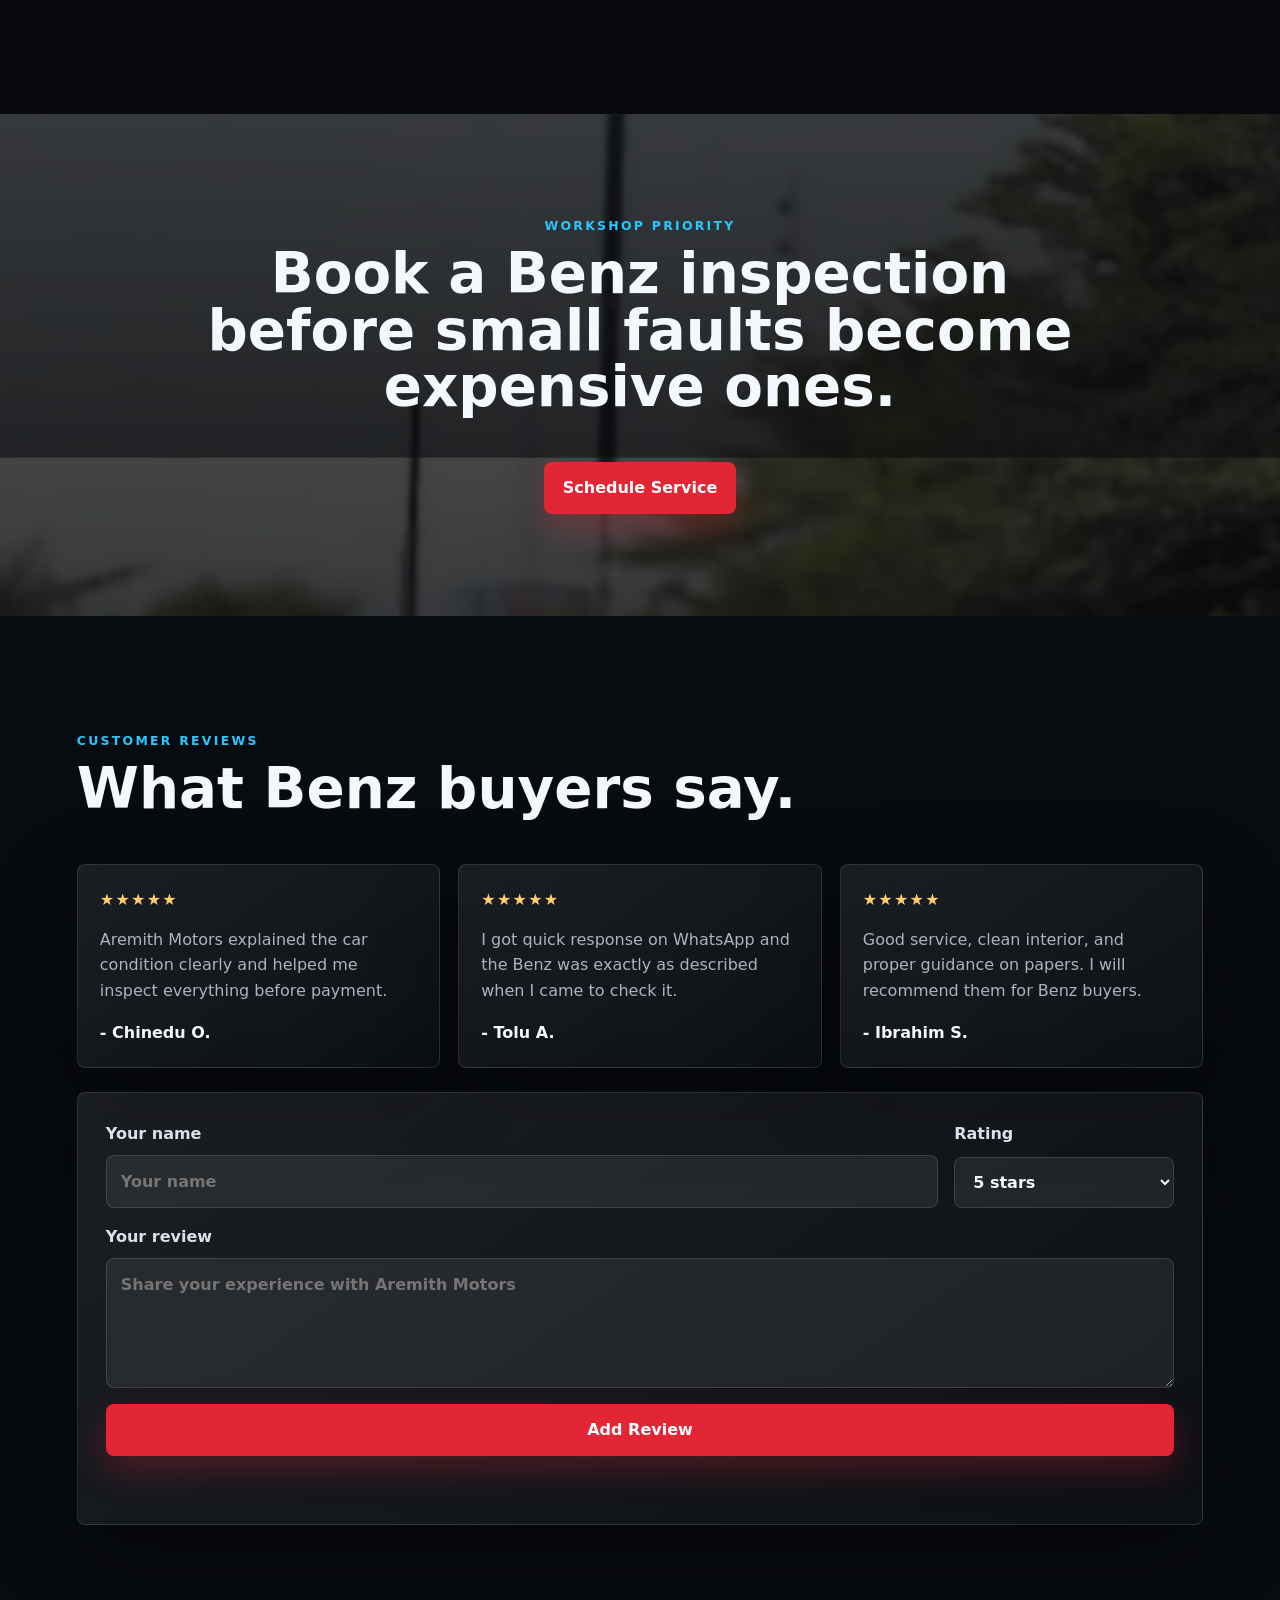
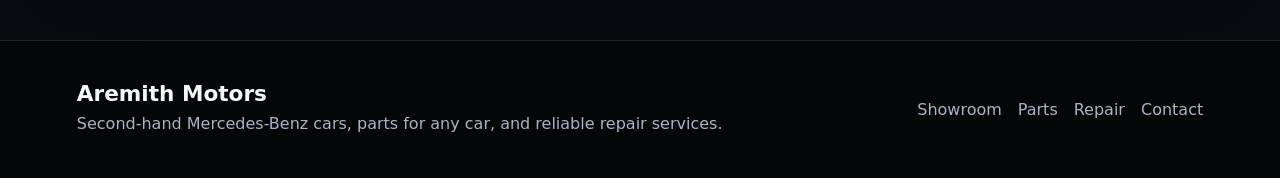
==== commit 88185ee9: "updated the website again" ====
--- a/index.html
+++ b/index.html
@@ -92,34 +92,113 @@
         </div>
       </div>
       <div class="carousel reveal" data-carousel>
-        <article class="vehicle-slide is-active">
-          <img class="crop-sedan-front" src="images/8426b41bbfeabfc52cee474bf597d4f8.jpg" alt="Silver Mercedes-Benz C-Class second-hand car">
+        <article class="vehicle-slide is-active" data-gallery-card="c-class-203" role="button" tabindex="0" aria-label="Open full review for Mercedes-Benz C-Class 203">
+          <img src="images/1001050404.jpg" alt="Black Mercedes-Benz C-Class 203">
           <div>
             <p class="eyebrow">Second hand</p>
-            <h3>Mercedes-Benz C300</h3>
-            <p>Clean body, sharp interior, smooth gear selection, AC working, and ready for inspection.</p>
+            <h3>Mercedes-Benz C-Class 203</h3>
+            <p>Black Benz sedan with clean cloth interior, automatic transmission, wood trim dashboard, alloy wheels, and inspection photos.</p>
             <a class="price call-link" href="tel:08062161448">Call for price</a>
           </div>
         </article>
-        <article class="vehicle-slide">
-          <img class="crop-sedan-low" src="images/70b30702db527db2920804d96387f806.jpg" alt="White Mercedes-Benz AMG sedan second-hand car">
+        <article class="vehicle-slide" data-gallery-card="c-class-204" role="button" tabindex="0" aria-label="Open full review for Mercedes-Benz C-Class 204 2010 model">
+          <img src="images/1001052263.jpg" alt="Silver Mercedes-Benz C-Class 204 2010 model">
           <div>
-            <p class="eyebrow">Fresh arrival</p>
-            <h3>Mercedes-Benz C-Class AMG Line</h3>
-            <p>Sporty look, neat cabin, inspected electronics, strong engine sound, and clean documents.</p>
+            <p class="eyebrow">2010 model</p>
+            <h3>Mercedes-Benz C-Class 204</h3>
+            <p>Silver 2010 C-Class with black leather interior, automatic transmission, black alloy wheels, sunroof, and engine bay photos.</p>
             <a class="price call-link" href="tel:08062161448">Call for price</a>
           </div>
         </article>
-        <article class="vehicle-slide">
-          <img class="crop-suv" src="images/22fb7858f90a79c917a4a2efae786ce1.jpg" alt="White Mercedes-Benz GLE second-hand SUV">
+        <article class="vehicle-slide" data-gallery-card="slk-2000" role="button" tabindex="0" aria-label="Open full review for Mercedes-Benz SLK 2000 model">
+          <img src="images/1001052451.jpg" alt="Black Mercedes-Benz SLK 2000 model">
           <div>
-            <p class="eyebrow">Second hand SUV</p>
-            <h3>Mercedes-Benz GLE Coupe</h3>
-            <p>Premium SUV stance, comfortable cabin, strong suspension, and verified ownership papers.</p>
+            <p class="eyebrow">2000 model</p>
+            <h3>Mercedes-Benz SLK</h3>
+            <p>Black SLK coupe/roadster with SLK 230 badging, sporty alloy wheels, tinted glass, and red-black leather interior.</p>
             <a class="price call-link" href="tel:08062161448">Call for price</a>
           </div>
         </article>
       </div>
+    </section>
+
+    <section class="vehicle-detail-modal" data-gallery-modal="c-class-203" aria-hidden="true">
+      <div class="modal-backdrop" data-gallery-close></div>
+      <article class="vehicle-detail-panel" role="dialog" aria-modal="true" aria-labelledby="home-c-class-203-title">
+        <button class="modal-close" type="button" data-gallery-close aria-label="Close full view">Close</button>
+        <div class="detail-copy">
+          <p class="eyebrow">Full review</p>
+          <h2 id="home-c-class-203-title">Mercedes-Benz C-Class 203</h2>
+          <p>Second-hand black Mercedes-Benz C-Class 203 with clean grey cloth interior, automatic cabin layout, wood trim dashboard, alloy wheels, and visible engine bay inspection photos.</p>
+          <div class="detail-specs">
+            <span>Body: Sedan</span>
+            <span>Transmission: Automatic</span>
+            <span>Interior: Grey cloth</span>
+            <span>Status: Second hand</span>
+          </div>
+          <a class="btn primary" href="https://wa.me/2348062161448?text=Hello%20Aremith%20Motors%2C%20I%20want%20to%20inspect%20the%20Mercedes-Benz%20C-Class%20203" target="_blank" rel="noopener">Ask About This Car</a>
+        </div>
+        <div class="detail-gallery">
+          <img src="images/1001050404.jpg" alt="Black Mercedes-Benz C-Class 203 front exterior">
+          <img src="images/1001050397.jpg" alt="Mercedes-Benz C-Class 203 engine bay">
+          <img src="images/1001050398.jpg" alt="Mercedes-Benz C-Class 203 rear seat">
+          <img src="images/1001050403.jpg" alt="Mercedes-Benz C-Class 203 dashboard">
+          <img src="images/1001050405.jpg" alt="Mercedes-Benz C-Class 203 rear cabin">
+          <img src="images/1001050407.jpg" alt="Mercedes-Benz C-Class 203 side exterior">
+        </div>
+      </article>
+    </section>
+
+    <section class="vehicle-detail-modal" data-gallery-modal="c-class-204" aria-hidden="true">
+      <div class="modal-backdrop" data-gallery-close></div>
+      <article class="vehicle-detail-panel" role="dialog" aria-modal="true" aria-labelledby="home-c-class-204-title">
+        <button class="modal-close" type="button" data-gallery-close aria-label="Close full view">Close</button>
+        <div class="detail-copy">
+          <p class="eyebrow">Full review</p>
+          <h2 id="home-c-class-204-title">Mercedes-Benz C-Class 204 2010 Model</h2>
+          <p>Second-hand silver Mercedes-Benz C-Class 204, 2010 model, with automatic transmission, black leather interior, wood trim accents, black alloy wheels, rear AC vents, and sunroof.</p>
+          <div class="detail-specs">
+            <span>Body: Sedan</span>
+            <span>Model year: 2010</span>
+            <span>Interior: Black leather</span>
+            <span>Status: Second hand</span>
+          </div>
+          <a class="btn primary" href="https://wa.me/2348062161448?text=Hello%20Aremith%20Motors%2C%20I%20want%20to%20inspect%20the%20Mercedes-Benz%20C-Class%20204%202010%20model" target="_blank" rel="noopener">Ask About This Car</a>
+        </div>
+        <div class="detail-gallery">
+          <img src="images/1001052263.jpg" alt="Mercedes-Benz C-Class 204 front exterior">
+          <img src="images/1001052259.jpg" alt="Mercedes-Benz C-Class 204 side profile">
+          <img src="images/1001052268.jpg" alt="Mercedes-Benz C-Class 204 rear exterior">
+          <img src="images/1001052272.jpg" alt="Mercedes-Benz C-Class 204 engine bay">
+          <img src="images/1001052279.jpg" alt="Mercedes-Benz C-Class 204 front cabin">
+          <img src="images/1001052288.jpg" alt="Mercedes-Benz C-Class 204 rear seat">
+        </div>
+      </article>
+    </section>
+
+    <section class="vehicle-detail-modal" data-gallery-modal="slk-2000" aria-hidden="true">
+      <div class="modal-backdrop" data-gallery-close></div>
+      <article class="vehicle-detail-panel" role="dialog" aria-modal="true" aria-labelledby="home-slk-2000-title">
+        <button class="modal-close" type="button" data-gallery-close aria-label="Close full view">Close</button>
+        <div class="detail-copy">
+          <p class="eyebrow">Full review</p>
+          <h2 id="home-slk-2000-title">Mercedes-Benz SLK 2000 Model</h2>
+          <p>Second-hand black Mercedes-Benz SLK 2000 model with SLK 230 badging, two-door coupe/roadster body, tinted glass, alloy wheels, and red-black leather interior.</p>
+          <div class="detail-specs">
+            <span>Body: Coupe/Roadster</span>
+            <span>Model year: 2000</span>
+            <span>Interior: Red-black leather</span>
+            <span>Status: Second hand</span>
+          </div>
+          <a class="btn primary" href="https://wa.me/2348062161448?text=Hello%20Aremith%20Motors%2C%20I%20want%20to%20inspect%20the%20Mercedes-Benz%20SLK%202000%20model" target="_blank" rel="noopener">Ask About This Car</a>
+        </div>
+        <div class="detail-gallery">
+          <img src="images/1001052451.jpg" alt="Mercedes-Benz SLK front exterior">
+          <img src="images/1001052448.jpg" alt="Mercedes-Benz SLK rear exterior">
+          <img src="images/1001052460.jpg" alt="Mercedes-Benz SLK side profile">
+          <img src="images/1001052454.jpg" alt="Mercedes-Benz SLK red and black interior">
+        </div>
+      </article>
     </section>
 
     <section class="cta-band parallax" data-speed="0.12">
--- a/styles.css
+++ b/styles.css
@@ -30,6 +30,10 @@
 }
 
 body.nav-open {
+  overflow: hidden;
+}
+
+body.modal-open {
   overflow: hidden;
 }
 
@@ -611,7 +615,7 @@
 }
 
 .vehicle-grid {
-  grid-template-columns: repeat(3, minmax(0, 1fr));
+  grid-template-columns: repeat(2, minmax(0, 1fr));
 }
 
 .vehicle-card,
@@ -621,6 +625,21 @@
   transition: transform 180ms ease, border-color 180ms ease;
 }
 
+.vehicle-card[role="button"],
+.vehicle-slide[role="button"] {
+  cursor: pointer;
+}
+
+.vehicle-card[role="button"]:focus-visible,
+.vehicle-slide[role="button"]:focus-visible {
+  outline: 3px solid var(--blue);
+  outline-offset: 3px;
+}
+
+.vehicle-card-featured {
+  grid-column: auto;
+}
+
 .vehicle-card img,
 .part-category img {
   height: 230px;
@@ -631,6 +650,63 @@
 .part-category,
 .price-card {
   padding: 22px;
+}
+
+.vehicle-card .listing-collage,
+.vehicle-card .listing-actions {
+  padding: 0;
+}
+
+.listing-collage {
+  position: relative;
+  display: grid;
+  grid-template-columns: 1.4fr 0.8fr;
+  grid-template-rows: repeat(2, clamp(118px, 14vw, 170px));
+  gap: 2px;
+  padding: 0;
+  background: #050608;
+}
+
+.listing-collage img {
+  height: 100%;
+  min-height: 0;
+  object-fit: cover;
+}
+
+.listing-collage img:first-child {
+  grid-row: 1 / 3;
+}
+
+.listing-collage span {
+  position: absolute;
+  right: 12px;
+  bottom: 12px;
+  border: 1px solid rgba(255, 255, 255, 0.22);
+  border-radius: var(--radius);
+  padding: 7px 10px;
+  background: rgba(7, 9, 12, 0.78);
+  color: var(--text);
+  font-size: 0.82rem;
+  font-weight: 900;
+  backdrop-filter: blur(12px);
+}
+
+.listing-points {
+  margin: 0 0 18px;
+  padding-left: 18px;
+  color: var(--muted);
+}
+
+.listing-actions {
+  display: flex;
+  flex-wrap: wrap;
+  gap: 12px;
+  align-items: center;
+}
+
+.listing-actions .btn,
+.listing-actions .vehicle-price {
+  min-width: 150px;
 }
 
 .vehicle-card strong,
@@ -661,6 +737,96 @@
 
 .empty-state.show {
   display: block;
+}
+
+.vehicle-detail-modal {
+  position: fixed;
+  inset: 0;
+  z-index: 60;
+  display: none;
+  padding: clamp(14px, 3vw, 28px);
+}
+
+.vehicle-detail-modal.is-open {
+  display: grid;
+  place-items: center;
+}
+
+.modal-backdrop {
+  position: absolute;
+  inset: 0;
+  background: rgba(0, 0, 0, 0.78);
+  backdrop-filter: blur(8px);
+}
+
+.vehicle-detail-panel {
+  position: relative;
+  z-index: 1;
+  display: grid;
+  grid-template-columns: minmax(300px, 0.72fr) minmax(0, 1.28fr);
+  width: min(1180px, 100%);
+  max-height: min(88vh, 920px);
+  overflow: hidden;
+  border: 1px solid var(--line);
+  border-radius: var(--radius);
+  background: var(--panel);
+  box-shadow: var(--shadow);
+}
+
+.modal-close {
+  position: absolute;
+  top: 14px;
+  right: 14px;
+  z-index: 3;
+  border: 1px solid var(--line);
+  border-radius: var(--radius);
+  padding: 9px 12px;
+  background: rgba(7, 9, 12, 0.82);
+  color: var(--text);
+  cursor: pointer;
+}
+
+.detail-copy {
+  overflow-y: auto;
+  padding: clamp(22px, 4vw, 42px);
+}
+
+.detail-copy p {
+  color: var(--muted);
+}
+
+.detail-specs {
+  display: grid;
+  grid-template-columns: repeat(2, minmax(0, 1fr));
+  gap: 10px;
+  margin: 22px 0;
+}
+
+.detail-specs span {
+  border: 1px solid var(--line);
+  border-radius: var(--radius);
+  padding: 10px;
+  background: rgba(255, 255, 255, 0.05);
+  color: var(--silver);
+  font-size: 0.9rem;
+  font-weight: 800;
+}
+
+.detail-gallery {
+  display: grid;
+  grid-template-columns: repeat(2, minmax(0, 1fr));
+  gap: 8px;
+  max-height: min(88vh, 920px);
+  overflow-y: auto;
+  padding: 8px;
+  background: #050608;
+}
+
+.detail-gallery img {
+  height: 280px;
+  border-radius: calc(var(--radius) - 2px);
+  object-fit: cover;
+  background: var(--panel-2);
 }
 
 .shop-grid {
@@ -849,6 +1015,20 @@
   .reviews-grid,
   .pricing-grid {
     grid-template-columns: repeat(2, minmax(0, 1fr));
+  }
+
+  .vehicle-detail-panel {
+    grid-template-columns: 1fr;
+    overflow-y: auto;
+  }
+
+  .detail-gallery {
+    max-height: none;
+    overflow: visible;
+  }
+
+  .detail-gallery img {
+    height: 240px;
   }
 
   .vehicle-slide {
@@ -1004,7 +1184,7 @@
   }
 
   .page-hero {
-    min-height: 58vh;
+    min-height: 54vh;
   }
 
   .hero {
@@ -1041,26 +1221,118 @@
     grid-template-columns: 1fr;
   }
 
+  .vehicle-card-featured {
+    grid-column: span 1;
+  }
+
+  .vehicle-card {
+    border-radius: 8px;
+  }
+
+  .listing-collage {
+    grid-template-columns: 1fr 1fr;
+    grid-template-rows: 210px 112px;
+    overflow: hidden;
+  }
+
+  .vehicle-card .listing-collage {
+    padding: 0;
+  }
+
+  .vehicle-card .listing-collage img {
+    width: 100%;
+    height: 100%;
+    min-height: 0;
+    object-fit: cover;
+  }
+
+  .listing-collage img:first-child {
+    grid-column: 1 / -1;
+    grid-row: auto;
+  }
+
+  .listing-collage span {
+    right: 10px;
+    bottom: 10px;
+    padding: 6px 9px;
+    font-size: 0.75rem;
+  }
+
+  .listing-actions,
+  .listing-actions .btn,
+  .listing-actions .vehicle-price {
+    width: 100%;
+  }
+
+  .detail-specs,
+  .detail-gallery {
+    grid-template-columns: 1fr;
+  }
+
+  .vehicle-detail-modal {
+    padding: 0;
+  }
+
+  .vehicle-detail-panel {
+    width: 100%;
+    height: 100dvh;
+    max-height: none;
+    border-width: 0;
+    border-radius: 0;
+  }
+
+  .modal-close {
+    position: sticky;
+    top: 10px;
+    margin-left: auto;
+  }
+
+  .detail-copy {
+    padding: 18px;
+  }
+
+  .detail-copy h2 {
+    font-size: 1.65rem;
+    line-height: 1.08;
+  }
+
+  .detail-gallery img {
+    height: auto;
+    max-height: 72vh;
+    object-fit: contain;
+  }
+
   .hero-actions,
   .btn {
     width: 100%;
   }
 
   .carousel {
-    min-height: 610px;
-    overflow: hidden;
+    min-height: 0;
+    overflow: visible;
   }
 
   .vehicle-slide {
-    grid-template-rows: 260px minmax(0, 1fr);
+    position: relative;
+    display: none;
+    grid-template-rows: auto auto;
+    inset: auto;
+  }
+
+  .vehicle-slide.is-active {
+    display: grid;
   }
 
   .vehicle-slide img {
-    height: 260px;
+    height: auto;
+    max-height: 320px;
+    aspect-ratio: 16 / 11;
+    object-fit: cover;
   }
 
   .vehicle-slide div {
-    padding: 22px;
+    min-height: auto;
+    padding: 20px;
   }
 
   .vehicle-slide h3 {
@@ -1079,6 +1351,10 @@
   .vehicle-card img,
   .part-category img {
     height: 240px;
+  }
+
+  .vehicle-card .listing-collage img {
+    height: 100%;
   }
 
   .feature-card,
@@ -1090,6 +1366,10 @@
     padding: 18px;
   }
 
+  .vehicle-card .listing-actions {
+    padding: 0;
+  }
+
   .feature-card h3,
   .vehicle-card h2,
   .part-category h2,
@@ -1110,6 +1390,12 @@
     padding: 14px;
   }
 
+  .filter-panel label,
+  .form-panel label,
+  .review-form label {
+    min-width: 0;
+  }
+
   .map-frame,
   .map-frame iframe {
     min-height: 250px;
@@ -1142,3 +1428,52 @@
     object-position: center 52%;
   }
 }
+
+@media (max-width: 420px) {
+  .site-header {
+    padding-inline: 10px;
+  }
+
+  .brand span:last-child {
+    max-width: 150px;
+    overflow: hidden;
+    text-overflow: ellipsis;
+  }
+
+  .section-pad,
+  .split-band {
+    padding-inline: 14px;
+  }
+
+  .filter-panel {
+    gap: 10px;
+  }
+
+  .listing-collage {
+    grid-template-rows: 185px 96px;
+  }
+
+  .vehicle-card div,
+  .part-category,
+  .price-card,
+  .contact-card,
+  .values-stack article {
+    padding: 16px;
+  }
+
+  .listing-points {
+    padding-left: 16px;
+  }
+
+  .detail-copy {
+    padding: 16px 14px;
+  }
+
+  .detail-specs span {
+    font-size: 0.82rem;
+  }
+
+  .whatsapp-float {
+    grid-template-columns: 1fr;
+  }
+}
